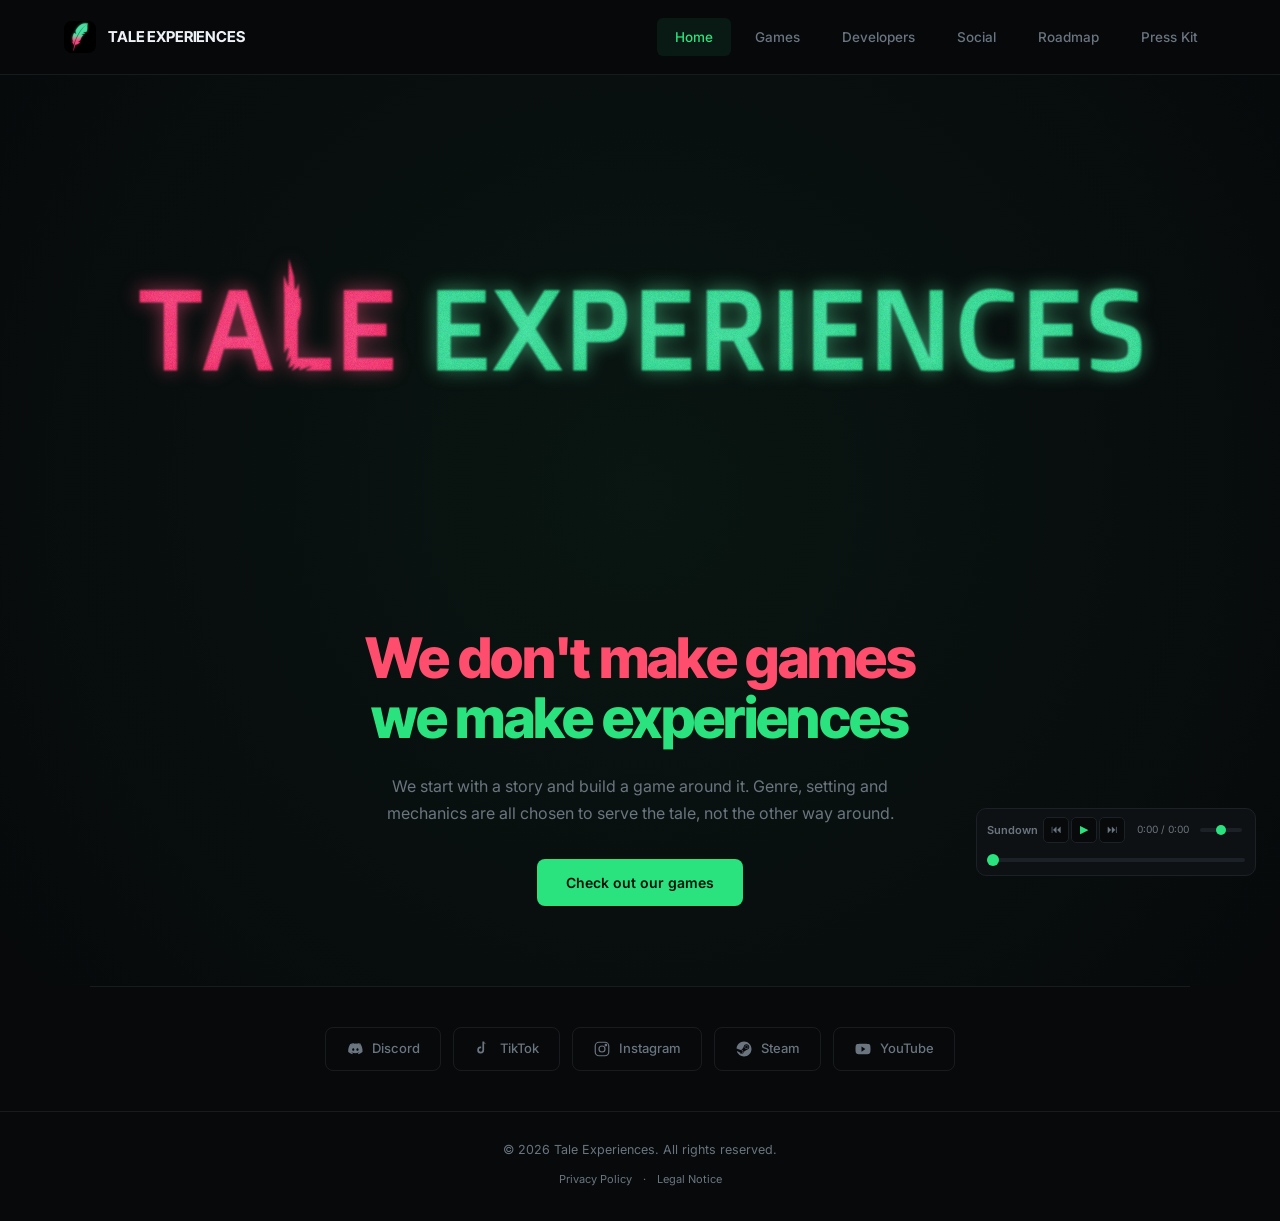
==== index.html @ 6b0e0b2e "Update" ====
<!DOCTYPE html>
<html lang="en">
<head>
<meta charset="UTF-8" />
<meta name="viewport" content="width=device-width, initial-scale=1.0"/>
<title>Tale Experiences | Indie Game Studio</title>
<meta name="description" content="Tale Experiences is a game studio built around telling stories. We make games for the sake of a good tale, whatever form it takes." />
<link rel="icon" type="image/png" href="/Tale%20Experiences%20Mini%20(3).png">
<meta property="og:site_name" content="Tale Experiences">
<meta name="twitter:card" content="summary_large_image">
<meta property="og:title" content="Tale Experiences | Indie Game Studio">
<meta property="og:description" content="Tale Experiences is a game studio built around telling stories. We make games for the sake of a good tale, whatever form it takes.">
<meta property="og:image" content="https://taleexperiences.com/Tale%20Experiences%20Png.png">
<meta property="og:url" content="https://taleexperiences.com/">
<meta name="twitter:title" content="Tale Experiences | Indie Game Studio">
<meta name="twitter:description" content="Tale Experiences is a game studio built around telling stories. We make games for the sake of a good tale, whatever form it takes.">
<meta name="twitter:image" content="https://taleexperiences.com/Tale%20Experiences%20Png.png">
<link rel="preconnect" href="https://fonts.googleapis.com">
<link rel="preconnect" href="https://fonts.gstatic.com" crossorigin>
<link href="https://fonts.googleapis.com/css2?family=Inter:wght@400;500;600;700;800&family=Inter+Tight:wght@500;600;700;800&display=swap" rel="stylesheet">
<link rel="stylesheet" href="/style.css">

<script type="application/ld+json">
{
  "@context":"https://schema.org",
  "@type":"Organization",
  "name":"Tale Experiences",
  "url":"https://taleexperiences.com",
  "logo":"https://taleexperiences.com/Tale%20Experiences%20Png.png",
  "description":"We start with a story and build a game around it.",
  "foundingDate":"2026",
  "address":{"@type":"PostalAddress","addressCountry":"FI"},
  "sameAs":[
    "https://discord.gg/wjqpRnrNYR",
    "https://www.tiktok.com/@taleexperiences",
    "https://www.instagram.com/tale_experiences",
    "https://www.youtube.com/@TaleExperiences",
    "https://store.steampowered.com/app/4680960"
  ]
}
</script>
</head>
<body>

<nav>
  <a class="nav-brand" href="#">
    <img src="/Tale%20Experiences%20Mini%20(3).png" alt="Tale Experiences">
    <span>TALE EXPERIENCES</span>
  </a>
  <div class="nav-links">
    <button class="active" data-tab="home">Home</button>
    <button data-tab="games">Games</button>
    <button data-tab="developers">Developers</button>
    <button data-tab="social">Social</button>
    <a class="nav-press" href="/roadmap/">Roadmap</a>
    <a class="nav-press" href="/press-kit/">Press Kit</a>
  </div>
</nav>

<div id="app-content">

<!-- ============ HOME TAB ============ -->
<div id="tab-home" class="tab-content active">
  <div class="hero">
    <div class="hero-inner">
      <img class="hero-logo fade-in" src="/Tale%20Experiences%20Png.png" alt="Tale Experiences" style="width:1080px;max-width:90vw;height:auto;border-radius:0;box-shadow:none;">
      <h1 class="fade-in fade-in-d1"><span style="color:var(--alert)">We don't make games</span><br><span>we make experiences</span></h1>
      <p class="fade-in fade-in-d2">
        We start with a story and build a game around it. Genre, setting and mechanics are all chosen to serve the tale, not the other way around.
      </p>
      <div class="hero-actions fade-in fade-in-d3">
        <button class="btn btn-primary" onclick="document.querySelector('[data-tab=games]').click()">Check out our games</button>
      </div>
    </div>
  </div>
</div>

<!-- ============ GAMES TAB ============ -->
<div id="tab-games" class="tab-content">
  <section>
    <h2 class="section-title fade-in">Our Games</h2>
    <p class="section-sub fade-in fade-in-d1">Our current and upcoming releases.</p>

    <div class="game-card fade-in fade-in-d2" tabindex="0" role="button" style="cursor:pointer;" onclick="if(event.target.closest('a,button'))return;window.location='/fire-lookout/'" onkeydown="if(event.key==='Enter'||event.key===' ')this.click()">
      <figure>
        <img src="/library_capsule.png" alt="Fire Lookout: Abandoned Post">
      </figure>
      <div class="game-card-body">
        <h3>Fire Lookout: Abandoned Post</h3>
        <div class="tagline">Now Available on Steam</div>
        <p>
          A first-person narrative mystery solving game. You get hired as a fire lookout at Summit Ridge National Park. As you settle in, you can't shake the feeling that something is off. As you begin to act on that feeling, you start to uncover the truth, but at what cost?
        </p>
        <div class="tags">
          <span class="alert">Psychological Horror</span>
          <span class="alert">Mystery Driven</span>
          <span>Story Rich</span>
          <span>Open World</span>
          <span>Choices Matter</span>
          <span>Atmospheric</span>
        </div>
        <div class="actions">
          <a class="btn btn-primary" href="https://store.steampowered.com/app/4680960" target="_blank" rel="noopener">View on Steam</a>
          <a class="btn btn-ghost" href="https://www.youtube.com/watch?v=sXhh7HV_QMg" target="_blank" rel="noopener">Watch Trailer</a>
        </div>
      </div>
    </div>
  </section>
</div>

<!-- ============ DEVELOPERS TAB ============ -->
<div id="tab-developers" class="tab-content">
  <section>
    <h2 class="section-title fade-in">The Team</h2>
    <p class="section-sub fade-in fade-in-d1">The developers behind Tale Experiences.</p>

    <div class="dev-grid">
      <div class="dev-card fade-in fade-in-d2" tabindex="0" role="button" onclick="window.location='/shazie/'" style="cursor:pointer;" onkeydown="if(event.key==='Enter'||event.key===' ')window.location='/shazie/'">
        <div class="dev-avatar"><img src="https://cdn.discordapp.com/avatars/603580332947669025/74ad9ce4232b0df767233a25d0059bfa.png" alt="Shazie"></div>
        <h3>Shazie</h3>
        <div class="dev-realname" data-label="Real name">Benjamin Strand</div>
        <div class="role">Founder & Lead Developer</div>
        <div class="dev-discord">shazie.</div>
      </div>

      <div class="dev-card fade-in fade-in-d3" tabindex="0" role="button" onclick="window.location='/zombigast/'" style="cursor:pointer;" onkeydown="if(event.key==='Enter'||event.key===' ')window.location='/zombigast/'">
        <div class="dev-avatar"><img src="https://cdn.discordapp.com/avatars/429741883581923331/267d2d3f39b5b7efc1aa9e0ccb1e8f99.png" alt="zombigast"></div>
        <h3>zombigast</h3>
        <div class="dev-realname" data-label="Real name">Adrian Thors</div>
        <div class="role">Founder & Lead Developer</div>
        <div class="dev-discord">zombigast</div>
      </div>
    </div>
    <div class="dev-invite">
      <div class="dev-invite-content">
        <img class="dev-invite-logo" src="/Tale%20Experiences%20Mini%20(3).png" alt="Tale Experiences">
        <h3>Interested in Development?</h3>
        <p>Want to help shape what comes next? Join our development Discord. Talk game design, share ideas, contribute to projects, and work alongside the team. Whether you code, make art, write music, or just have good ideas, there's a place for you.</p>
        <a class="btn btn-primary" href="https://discord.gg/pWCSREpXN7" target="_blank" rel="noopener">
          <svg viewBox="0 0 24 24" fill="currentColor"><path d="M20.3 5.3A18 18 0 0 0 15.8 4l-.3.6a13 13 0 0 1 3.9 1.6 14.7 14.7 0 0 0-12.8 0 13 13 0 0 1 4-1.6L10.2 4a18 18 0 0 0-4.5 1.4C3.4 9 2.7 12.6 3 16.1A18.4 18.4 0 0 0 8.4 19l.7-1.2a11.6 11.6 0 0 1-1.8-.9c.2-.1.3-.2.5-.3a13 13 0 0 0 9.4 0l.5.3c-.6.4-1.2.6-1.8.9l.7 1.2a18.4 18.4 0 0 0 5.4-2.9c.4-4.3-.7-7.8-2.7-10.8zM9.7 14.3c-.8 0-1.5-.8-1.5-1.7s.7-1.7 1.5-1.7 1.5.8 1.5 1.7-.6 1.7-1.5 1.7zm5.6 0c-.8 0-1.5-.8-1.5-1.7s.7-1.7 1.5-1.7 1.5.8 1.5 1.7-.6 1.7-1.5 1.7z"/></svg>
          Join the Dev Discord
        </a>
      </div>
    </div>
  </section>
</div>

<!-- ============ SOCIAL TAB ============ -->
<div id="tab-social" class="tab-content">

  <section>
    <h2 class="section-title fade-in">Instagram</h2>
    <p class="section-sub fade-in fade-in-d1">Our latest posts.</p>
    <div class="elfsight-app-c8b77300-50a0-4ab0-bada-129f289bf85d" data-elfsight-app-lazy></div>
  </section>

  <section>
    <h2 class="section-title fade-in">TikTok</h2>
    <p class="section-sub fade-in fade-in-d1">Our latest TikToks.</p>
    <div class="elfsight-app-6d884765-c8dd-4669-852e-1c073f08b178" data-elfsight-app-lazy></div>
  </section>

  <section>
    <h2 class="section-title fade-in">YouTube</h2>
    <p class="section-sub fade-in fade-in-d1">Our latest videos.</p>
    <div class="elfsight-app-ee52f1e6-ec6e-4782-8294-ae5bd0a3d191" data-elfsight-app-lazy></div>
  </section>

  <section>
    <h2 class="section-title fade-in">X (Twitter)</h2>
    <p class="section-sub fade-in fade-in-d1">Our latest posts.</p>
    <div class="elfsight-app-52de4fed-90a6-4607-8ea3-0623ef181674" data-elfsight-app-lazy></div>
  </section>

  <section>
    <h2 class="section-title fade-in">Reddit</h2>
    <p class="section-sub fade-in fade-in-d1">Recent posts from r/FireLookoutGame.</p>
    <div class="reddit-grid" id="social-reddit">
      <p style="color:var(--steel-dim);font-size:14px;">Loading...</p>
    </div>
  </section>
</div>

<script>
  /* Reddit via RSS feed (same approach as YouTube) */
  var rdContainer = document.getElementById('social-reddit');
  if (rdContainer) {
    var rdRss = 'https://www.reddit.com/r/FireLookoutGame/.rss';
    var rdProxy = 'https://api.allorigins.win/raw?url=' + encodeURIComponent(rdRss);
    fetch(rdProxy).then(function(r){
      if (!r.ok) throw new Error('Failed');
      return r.text();
    }).then(function(xmlText){
      var parser = new DOMParser();
      var xml = parser.parseFromString(xmlText, 'text/xml');
      var entries = xml.querySelectorAll('entry');
      var html = '';
      var count = 0;
      entries.forEach(function(entry){
        if (count >= 5) return;
        count++;
        var title = entry.querySelector('title').textContent;
        var linkEl = entry.querySelector('link[rel="alternate"]');
        var link = linkEl ? linkEl.getAttribute('href') : 'https://reddit.com/r/FireLookoutGame/';
        var pubEl = entry.querySelector('published');
        var date = pubEl ? pubEl.textContent.slice(0, 10) : '';
        var content = entry.querySelector('content') || entry.querySelector('summary');
        var thumbSrc = '';
        if (content) {
          var thumbMatch = content.textContent.match(/<img[^>]+src=["']([^"']+)["']/);
          if (thumbMatch) thumbSrc = thumbMatch[1];
        }
        var thumbHtml = thumbSrc ? '<div class="reddit-thumb"><img src="' + thumbSrc + '" alt="" loading="lazy"></div>' : '';
        html += '<a class="reddit-card" href="' + link + '" target="_blank" rel="noopener">' +
          thumbHtml +
          '<div class="reddit-info"><div class="reddit-title">' + title + '</div>' +
          '<div class="reddit-meta">' + date + '</div></div></a>';
      });
      rdContainer.innerHTML = html || '<p style="color:var(--steel-dim);font-size:14px;">No posts found.</p>';
    }).catch(function(){
      rdContainer.innerHTML = '<p style="color:var(--steel-dim);font-size:14px;">Could not load Reddit posts. <a href="https://reddit.com/r/FireLookoutGame/" target="_blank" rel="noopener" style="color:var(--green);">Visit r/FireLookoutGame.</a></p>';
    });
  }

  /* Load Elfsight platform for SPA compatibility */
  (function(){
    var apps = document.querySelectorAll('[class*="elfsight-app-"]');
    if (apps.length) {
      var s = document.createElement('script');
      s.src = 'https://elfsightcdn.com/platform.js';
      s.async = true;
      document.head.appendChild(s);
    }
  })();
</script>

</div>

<!-- SOCIALS BAR -->
<div class="socials-bar">
  <a href="https://discord.gg/wjqpRnrNYR" target="_blank" rel="noopener">
    <svg viewBox="0 0 24 24" fill="currentColor"><path d="M20.3 5.3A18 18 0 0 0 15.8 4l-.3.6a13 13 0 0 1 3.9 1.6 14.7 14.7 0 0 0-12.8 0 13 13 0 0 1 4-1.6L10.2 4a18 18 0 0 0-4.5 1.4C3.4 9 2.7 12.6 3 16.1A18.4 18.4 0 0 0 8.4 19l.7-1.2a11.6 11.6 0 0 1-1.8-.9c.2-.1.3-.2.5-.3a13 13 0 0 0 9.4 0l.5.3c-.6.4-1.2.6-1.8.9l.7 1.2a18.4 18.4 0 0 0 5.4-2.9c.4-4.3-.7-7.8-2.7-10.8zM9.7 14.3c-.8 0-1.5-.8-1.5-1.7s.7-1.7 1.5-1.7 1.5.8 1.5 1.7-.6 1.7-1.5 1.7zm5.6 0c-.8 0-1.5-.8-1.5-1.7s.7-1.7 1.5-1.7 1.5.8 1.5 1.7-.6 1.7-1.5 1.7z"/></svg>
    Discord
  </a>
  <a href="https://www.tiktok.com/@taleexperiences" target="_blank" rel="noopener">
    <svg viewBox="0 0 24 24" fill="currentColor"><path d="M16.6 5.8a4.3 4.3 0 0 1-3.1-1.4v8.9a4.6 4.6 0 1 1-3.9-4.5v2.3a2.3 2.3 0 1 0 1.6 2.2V2h2.3a4.3 4.3 0 0 0 3.1 3.6z"/></svg>
    TikTok
  </a>
  <a href="https://www.instagram.com/tale_experiences" target="_blank" rel="noopener">
    <svg viewBox="0 0 24 24" fill="none" stroke="currentColor" stroke-width="1.6"><rect x="3" y="3" width="18" height="18" rx="5"/><circle cx="12" cy="12" r="4"/><circle cx="17.2" cy="6.8" r="1"/></svg>
    Instagram
  </a>
  <a href="https://store.steampowered.com/app/4680960" target="_blank" rel="noopener">
    <svg viewBox="0 0 24 24" fill="currentColor" xmlns="http://www.w3.org/2000/svg"><path d="M12.0052 2C6.75435 2 2.44852 6.05 2.04102 11.1975L7.40102 13.4125C7.85518 13.1033 8.40352 12.9208 8.99435 12.9208C9.04685 12.9208 9.09852 12.9242 9.15102 12.9258L11.5352 9.47417V9.425C11.5352 7.34583 13.2252 5.655 15.3052 5.655C17.3835 5.655 19.0752 7.3475 19.0752 9.4275C19.0752 11.5075 17.3835 13.1983 15.3052 13.1983H15.2177L11.821 15.6242C11.821 15.6675 11.8243 15.7117 11.8243 15.7567C11.8243 17.3192 10.5618 18.5867 8.99935 18.5867C7.63685 18.5867 6.48602 17.6092 6.22352 16.3142L2.38602 14.725C3.57435 18.9225 7.42768 22 12.0052 22C17.5277 22 22.0043 17.5225 22.0043 12C22.0043 6.4775 17.5268 2 12.0052 2ZM7.07852 16.6667C7.29685 17.1192 7.67352 17.4992 8.17352 17.7083C9.25435 18.1575 10.501 17.645 10.9502 16.5625C11.1693 16.0375 11.1702 15.4633 10.9543 14.9383C10.7385 14.4133 10.3293 14.0042 9.80685 13.7858C9.28685 13.5692 8.73185 13.5783 8.24185 13.7608L9.51102 14.2858C10.3077 14.6192 10.6852 15.5358 10.3518 16.3317C10.021 17.1292 9.10435 17.5067 8.30685 17.175L7.07852 16.6667ZM17.8185 9.4225C17.8185 8.0375 16.691 6.91 15.306 6.91C13.9185 6.91 12.7935 8.0375 12.7935 9.4225C12.7935 10.81 13.9185 11.935 15.306 11.935C16.6918 11.935 17.8185 10.81 17.8185 9.4225ZM15.3118 7.53C16.3527 7.53 17.2002 8.375 17.2002 9.41833C17.2002 10.4608 16.3527 11.3058 15.3118 11.3058C14.2677 11.3058 13.4243 10.4608 13.4243 9.41833C13.4243 8.375 14.2685 7.53 15.3118 7.53Z"/></svg>
    Steam
  </a>
  <a href="https://www.youtube.com/@TaleExperiences" target="_blank" rel="noopener">
    <svg viewBox="0 0 24 24" fill="currentColor"><path d="M21.6 7.2a2.6 2.6 0 0 0-1.8-1.8C18.3 5 12 5 12 5s-6.3 0-7.8.4a2.6 2.6 0 0 0-1.8 1.8C2 8.7 2 12 2 12s0 3.3.4 4.8a2.6 2.6 0 0 0 1.8 1.8c1.5.4 7.8.4 7.8.4s6.3 0 7.8-.4a2.6 2.6 0 0 0 1.8-1.8C22 15.3 22 12 22 12s0-3.3-.4-4.8z"/><path d="M10 15.5V8.5l5.2 3.5z" fill="#07090b"/></svg>
    YouTube
  </a>
</div>

<footer>
  <div>&copy; 2026 Tale Experiences. All rights reserved.</div>
  <div style="margin-top:10px; font-size:11px;">
    <a href="/privacy/" style="color:var(--steel-dim);">Privacy Policy</a>
    <span style="margin:0 8px; color:var(--steel-dim);">&middot;</span>
    <a href="/legal/" style="color:var(--steel-dim);">Legal Notice</a>
  </div>
</footer>

<script>
  const tabs = document.querySelectorAll('[data-tab]');
  const contents = {
    home: document.getElementById('tab-home'),
    games: document.getElementById('tab-games'),
    developers: document.getElementById('tab-developers'),
    social: document.getElementById('tab-social')
  };

  function switchTab(name) {
    tabs.forEach(b => b.classList.remove('active'));
    document.querySelector(`[data-tab="${name}"]`).classList.add('active');
    Object.values(contents).forEach(c => c.classList.remove('active'));
    contents[name].classList.add('active');
  }

  tabs.forEach(btn => {
    btn.addEventListener('click', () => {
      switchTab(btn.dataset.tab);
      window.scrollTo({ top: 0, behavior: 'smooth' });
    });
  });

  if (window.location.hash === '#games') switchTab('games');
  if (window.location.hash === '#developers') switchTab('developers');
  if (window.location.hash === '#social') switchTab('social');
</script>

<script src="/script.js"></script>
</body>
</html>
---- style.css ----
:root{
  --bg:#07090b;
  --panel:#0e1114;
  --panel-edge:#1c2127;
  --steel:#bcc6d0;
  --steel-dim:#6a7580;
  --ink:#edf0f4;
  --green:#2be37e;
  --green-dim:#1dbd67;
  --green-glow:rgba(43,227,126,0.15);
  --alert:#ff4d6d;
  --alert-dim:#e03050;
  --alert-glow:rgba(255,77,109,0.12);
  --line:rgba(188,198,208,0.1);
}
*{box-sizing:border-box; margin:0; padding:0;}
html{scroll-behavior:smooth;}
body{
  background:var(--bg);
  color:var(--steel);
  font-family:'Inter', -apple-system, sans-serif;
  font-weight:400;
  line-height:1.65;
  -webkit-font-smoothing:antialiased;
}
::selection{background:var(--green); color:#04130b;}
a{color:inherit; text-decoration:none;}

nav{
  position:fixed; top:0; left:0; right:0; z-index:50;
  display:flex; justify-content:space-between; align-items:center;
  padding:18px 5vw;
  background:rgba(7,9,11,0.88);
  backdrop-filter:blur(10px);
  border-bottom:1px solid var(--line);
}
.nav-brand{
  display:flex; align-items:center; gap:12px;
  text-decoration:none;
}
.nav-brand img{
  height:32px; width:32px;
  border-radius:8px;
  object-fit:cover;
  display:block;
}
.nav-brand span{
  font-family:'Inter Tight', sans-serif;
  font-weight:700;
  font-size:15px;
  letter-spacing:-0.01em;
  color:var(--ink);
}
.nav-back{
  display:flex; align-items:center; gap:6px;
  text-decoration:none;
  color:var(--steel-dim);
  font-size:13.5px;
  font-weight:500;
  padding:8px 16px;
  border-radius:6px;
  transition:all .2s;
}
.nav-back:hover{color:var(--green); background:rgba(43,227,126,0.08);}

.socials-bar{
  display:flex;
  flex-wrap:wrap;
  justify-content:center;
  gap:12px;
  padding:40px 5vw;
  border-top:1px solid var(--line);
  max-width:1100px;
  margin:0 auto;
  width:100%;
}
.socials-bar a{
  display:flex;
  align-items:center;
  gap:8px;
  padding:10px 20px;
  border-radius:8px;
  border:1px solid var(--line);
  text-decoration:none;
  font-size:13px;
  font-weight:500;
  color:var(--steel-dim);
  transition:all .25s;
}
.socials-bar a:hover{
  color:var(--green);
  border-color:var(--green-dim);
  background:rgba(43,227,126,0.04);
  transform:translateY(-2px);
}
.socials-bar svg{width:18px; height:18px; flex-shrink:0;}

footer{
  padding:28px 5vw 32px;
  text-align:center;
  border-top:1px solid var(--line);
  font-size:12.5px;
  color:var(--steel-dim);
}

.fade-in{
  opacity:0; transform:translateY(16px);
  animation:riseIn .7s ease forwards;
}
@keyframes riseIn{to{opacity:1; transform:translateY(0);}}
.fade-in-d1{animation-delay:.1s;}
.fade-in-d2{animation-delay:.2s;}
.fade-in-d3{animation-delay:.3s;}
.fade-in-d4{animation-delay:.4s;}

.tab-content{display:none;}
.tab-content.active{display:block;}

@media (max-width:640px){
  .nav-brand span{display:none;}
  .socials-bar a{padding:12px 16px; min-height:44px;}
}
@media (prefers-reduced-motion:reduce){
  .fade-in{animation:none; opacity:1; transform:none;}
}

/* ===== MUSIC PLAYER ===== */
#te-player{
  position:fixed; bottom:24px; right:24px; z-index:999;
  width:280px;
  background:var(--panel);
  border:1px solid var(--panel-edge);
  border-radius:10px;
  padding:8px 10px 6px;
  user-select:none;
  transition:border-color .25s;
}
#te-player:hover{border-color:var(--green);}
#te-player .te-row{display:flex;align-items:center;gap:5px;}
#te-player .te-label{
  font-size:11px;font-weight:600;color:var(--steel-dim);
  white-space:nowrap;flex-shrink:0;min-width:50px;
}
#te-player .te-ctrls{display:flex;gap:2px;flex-shrink:0;}
#te-player .te-ctrls button{
  width:26px;height:26px;border-radius:5px;
  background:var(--bg);border:1px solid var(--panel-edge);
  color:var(--steel-dim);cursor:pointer;
  font-size:11px;display:flex;align-items:center;justify-content:center;
  transition:all .2s;padding:0;line-height:1;
}
#te-player .te-ctrls button:hover{border-color:var(--green);color:var(--green);}
#te-player .te-ctrls .te-play{color:var(--green);}
#te-player .te-ctrls .te-play:hover{background:rgba(43,227,126,0.1);}
#te-player .te-time{
  font-size:10px;color:var(--steel-dim);font-variant-numeric:tabular-nums;
  white-space:nowrap;flex-shrink:0;min-width:65px;text-align:center;
}
#te-player .te-vol{
  -webkit-appearance:none;appearance:none;
  width:42px;height:4px;border-radius:2px;
  background:var(--panel-edge);outline:none;cursor:pointer;flex-shrink:0;
}
#te-player .te-vol::-webkit-slider-thumb{
  -webkit-appearance:none;appearance:none;
  width:10px;height:10px;border-radius:50%;
  background:var(--green);cursor:pointer;
}
#te-player .te-vol::-moz-range-thumb{
  width:10px;height:10px;border-radius:50%;
  background:var(--green);cursor:pointer;border:none;
}
#te-player .te-seek{
  -webkit-appearance:none;appearance:none;
  width:100%;height:4px;border-radius:2px;
  background:var(--panel-edge);outline:none;cursor:pointer;
  margin-top:6px;
}
#te-player .te-seek::-webkit-slider-runnable-track{height:4px;border-radius:2px;}
#te-player .te-seek::-webkit-slider-thumb{
  -webkit-appearance:none;appearance:none;
  width:12px;height:12px;border-radius:50%;
  background:var(--green);cursor:pointer;
  margin-top:-4px;
}
#te-player .te-seek::-moz-range-track{height:4px;border-radius:2px;background:var(--panel-edge);border:none;}
#te-player .te-seek::-moz-range-thumb{
  width:12px;height:12px;border-radius:50%;
  background:var(--green);cursor:pointer;border:none;
}
#te-player .te-seek::-moz-range-progress{height:4px;border-radius:2px;background:var(--green);}
@media (max-width:640px){
  #te-player{width:240px;bottom:16px;right:16px;padding:6px 8px 5px;}
  #te-player .te-vol{width:32px;}
}

  .nav-links{display:flex; gap:6px; font-size:13.5px; font-weight:500;}
  .nav-links button{
    background:transparent;
    border:none;
    color:var(--steel-dim);
    padding:8px 18px;
    cursor:pointer;
    font-family:'Inter', sans-serif;
    font-size:13.5px;
    font-weight:500;
    border-radius:6px;
    transition:all .2s;
    position:relative;
  }
  .nav-links button:hover{color:var(--steel); background:rgba(255,255,255,0.03);}
  .nav-links button.active{color:var(--green); background:rgba(43,227,126,0.08);}
  .nav-press{
    color:var(--steel-dim);
    text-decoration:none;
    font-size:13.5px;
    font-weight:500;
    padding:8px 18px;
    border-radius:6px;
    transition:all .2s;
    white-space:nowrap;
  }
  .nav-press:hover{color:var(--steel); background:rgba(255,255,255,0.03);}
  @media (max-width:768px){
    .nav-links{font-size:12.5px;}
    .nav-links button, .nav-press{padding:6px 10px; font-size:12px;}
    .hero-logo{max-width:70vw !important;}
  }
  @media (max-width:480px){
    .nav-links button, .nav-press{padding:6px 8px; font-size:11px;}
    .nav-links{gap:3px;}
  }

  main{
    flex:1;
    padding-top:80px;
  }
  .hero{
    min-height:calc(100vh - 80px);
    display:flex;
    align-items:center;
    justify-content:center;
    text-align:center;
    padding:60px 5vw 80px;
    position:relative;
    overflow:hidden;
  }
  .hero::before{
    content:'';
    position:absolute;
    top:-50%;
    left:-50%;
    width:200%;
    height:200%;
    background:radial-gradient(circle at 50% 50%, var(--green-glow) 0%, transparent 50%);
    opacity:0.4;
    pointer-events:none;
  }
  .hero-inner{
    position:relative;
    max-width:1120px;
  }
  .hero-logo{
    width:140px;
    height:140px;
    border-radius:24px;
    object-fit:cover;
    margin:0 auto 28px;
    display:block;
    box-shadow:0 0 60px var(--green-glow);
  }
  .hero h1{
    font-family:'Inter Tight', sans-serif;
    font-size:clamp(32px, 5vw, 56px);
    font-weight:800;
    letter-spacing:-0.03em;
    line-height:1.08;
    color:var(--ink);
  }
  .hero h1 span{color:var(--green);}
  .hero .slogan{
    font-family:'Inter Tight', sans-serif;
    font-size:clamp(18px, 2.2vw, 26px);
    font-weight:600;
    color:var(--green);
    margin-top:12px;
    letter-spacing:-0.01em;
  }
  .hero-actions{margin-top:32px;}
  .hero-actions .btn{font-size:14px; padding:14px 28px;}
  .hero p{
    margin-top:24px;
    font-size:16px;
    color:var(--steel-dim);
    max-width:560px;
    margin-left:auto;
    margin-right:auto;
    line-height:1.7;
  }

  section{
    padding:80px 5vw;
    max-width:1100px;
    margin:0 auto;
    width:100%;
  }
  .section-title{
    font-family:'Inter Tight', sans-serif;
    font-size:clamp(24px, 2.8vw, 34px);
    font-weight:700;
    letter-spacing:-0.02em;
    color:var(--ink);
    margin-bottom:8px;
  }
  .section-sub{
    font-size:15px;
    color:var(--steel-dim);
    margin-bottom:48px;
  }

  .game-card{
    display:grid;
    grid-template-columns:300px 1fr;
    gap:36px;
    background:var(--panel);
    border:1px solid var(--panel-edge);
    border-radius:16px;
    overflow:hidden;
    transition:border-color .3s, box-shadow .3s;
  }
  .game-card:hover{
    border-color:var(--green);
    box-shadow:0 0 40px var(--green-glow);
  }
  .game-card figure{
    margin:0;
    overflow:hidden;
    position:relative;
  }
  .game-card figure img{
    width:100%;
    height:100%;
    object-fit:cover;
    display:block;
    transition:transform .4s;
  }
  .game-card:hover figure img{transform:scale(1.04);}
  .game-card-body{padding:32px 32px 32px 0;}
  .game-card-body h3{
    font-family:'Inter Tight', sans-serif;
    font-size:22px;
    font-weight:700;
    color:var(--ink);
    letter-spacing:-0.02em;
  }
  .game-card-body .tagline{
    font-size:13.5px;
    color:var(--green);
    font-weight:500;
    margin-top:4px;
  }
  .game-card-body p{
    font-size:14.5px;
    color:var(--steel-dim);
    margin-top:16px;
    line-height:1.7;
  }
  .game-card-body .tags{
    display:flex;
    flex-wrap:wrap;
    gap:6px;
    margin-top:18px;
  }
  .game-card-body .tags span{
    font-size:11.5px;
    font-weight:500;
    padding:5px 12px;
    border-radius:5px;
    border:1px solid var(--line);
    color:var(--steel);
    background:rgba(255,255,255,0.02);
  }
  .game-card-body .tags .alert{
    color:var(--alert);
    border-color:rgba(255,77,109,0.25);
    background:rgba(255,77,109,0.06);
  }
  .game-card-body .actions{
    display:flex;
    gap:10px;
    margin-top:24px;
    flex-wrap:wrap;
  }

  .btn{
    display:inline-flex;
    align-items:center;
    gap:8px;
    padding:12px 22px;
    text-decoration:none;
    font-size:13.5px;
    font-weight:600;
    border-radius:8px;
    transition:all .25s;
    border:1px solid transparent;
    cursor:pointer;
    font-family:'Inter', sans-serif;
  }
  .btn-primary{
    background:var(--green);
    color:#04130b;
  }
  .btn-primary:hover{
    background:#53eca0;
    transform:translateY(-2px);
    box-shadow:0 8px 28px -6px rgba(43,227,126,0.5);
  }
  .btn-ghost{
    background:rgba(255,255,255,0.03);
    color:var(--ink);
    border-color:var(--line);
  }
  .btn-ghost:hover{
    border-color:var(--steel-dim);
    background:rgba(255,255,255,0.07);
    transform:translateY(-2px);
  }
  .btn-alert{
    background:var(--alert);
    color:#0b0205;
  }
  .btn-alert:hover{
    background:#ff708a;
    transform:translateY(-2px);
    box-shadow:0 8px 28px -6px rgba(255,77,109,0.5);
  }

  @media (max-width:800px){
    .game-card{grid-template-columns:1fr;}
    .game-card figure{max-height:240px;}
    .game-card-body{padding:24px;}
  }

  .dev-grid{
    display:grid;
    grid-template-columns:1fr 1fr;
    gap:24px;
  }
  @media (max-width:640px){.dev-grid{grid-template-columns:1fr;}}

  .dev-card{
    background:var(--panel);
    border:1px solid var(--panel-edge);
    border-radius:16px;
    padding:36px 32px;
    text-align:center;
    transition:border-color .3s, box-shadow .3s;
  }
  .dev-card:hover{
    border-color:var(--green);
    box-shadow:0 0 40px var(--green-glow);
  }
  .dev-avatar{
    width:100px;
    height:100px;
    border-radius:50%;
    margin:0 auto 18px;
    display:flex;
    align-items:center;
    justify-content:center;
    font-family:'Inter Tight', sans-serif;
    font-size:36px;
    font-weight:700;
    color:var(--ink);
    border:2px solid var(--panel-edge);
    transition:border-color .3s, box-shadow .3s, transform .3s;
    overflow:hidden;
  }
  .dev-card:hover .dev-avatar{
    border-color:var(--green);
    box-shadow:0 0 30px var(--green-glow);
  }
  .dev-card:hover{
    border-color:var(--green-dim);
    box-shadow:0 8px 30px -8px rgba(0,0,0,0.4);
    transform:translateY(-3px);
  }
  .dev-avatar img{
    width:100%;
    height:100%;
    object-fit:cover;
    display:block;
  }
  .dev-card h3{
    font-family:'Inter Tight', sans-serif;
    font-size:20px;
    font-weight:700;
    color:var(--ink);
    margin-bottom:2px;
  }
  .dev-discord{
    font-size:12px;
    color:var(--steel-dim);
    margin-top:8px;
    display:flex;
    align-items:center;
    justify-content:center;
    gap:5px;
  }
  .dev-discord::before{
    content:'';
    width:12px;height:12px;
    background:url("data:image/svg+xml,%3Csvg viewBox='0 0 24 24' fill='%235865F2' xmlns='http://www.w3.org/2000/svg'%3E%3Cpath d='M20.3 5.3A18 18 0 0 0 15.8 4l-.3.6a13 13 0 0 1 3.9 1.6 14.7 14.7 0 0 0-12.8 0 13 13 0 0 1 4-1.6L10.2 4a18 18 0 0 0-4.5 1.4C3.4 9 2.7 12.6 3 16.1A18.4 18.4 0 0 0 8.4 19l.7-1.2a11.6 11.6 0 0 1-1.8-.9c.2-.1.3-.2.5-.3a13 13 0 0 0 9.4 0l.5.3c-.6.4-1.2.6-1.8.9l.7 1.2a18.4 18.4 0 0 0 5.4-2.9c.4-4.3-.7-7.8-2.7-10.8zM9.7 14.3c-.8 0-1.5-.8-1.5-1.7s.7-1.7 1.5-1.7 1.5.8 1.5 1.7-.6 1.7-1.5 1.7zm5.6 0c-.8 0-1.5-.8-1.5-1.7s.7-1.7 1.5-1.7 1.5.8 1.5 1.7-.6 1.7-1.5 1.7z'/%3E%3C/svg%3E") center/contain no-repeat;
    display:inline-block;
    opacity:0.6;
  }
  .dev-realname{
    font-size:12.5px;
    color:var(--steel-dim);
    margin-bottom:6px;
    position:relative;
    display:inline-block;
    cursor:default;
  }
  .dev-realname::before{
    content:attr(data-label);
    position:absolute;
    bottom:100%;
    left:50%;
    transform:translateX(-50%) translateY(4px);
    font-size:10px;
    font-weight:600;
    color:var(--green);
    letter-spacing:.06em;
    text-transform:uppercase;
    white-space:nowrap;
    opacity:0;
    transition:all .2s ease;
    pointer-events:none;
    background:var(--panel);
    padding:3px 8px;
    border-radius:4px;
    border:1px solid var(--panel-edge);
  }
  .dev-realname:hover::before{
    opacity:1;
    transform:translateX(-50%) translateY(-2px);
  }
  .dev-card .role{
    font-size:13px;
    color:var(--green);
    font-weight:500;
    margin-top:4px;
  }
  .dev-card .bio{
    font-size:14px;
    color:var(--steel-dim);
    margin-top:14px;
    line-height:1.6;
  }
  .dev-invite{
    margin-top:48px;
    border-top:1px solid var(--line);
    padding-top:48px;
    text-align:center;
  }
  .dev-invite-content{
    max-width:520px;
    margin:0 auto;
    padding:36px 28px;
    border:1px solid var(--panel-edge);
    border-radius:14px;
    background:var(--panel);
  }
  .dev-invite-logo{
    width:48px; height:48px;
    border-radius:12px;
    margin-bottom:14px;
    display:block;
    margin-left:auto;
    margin-right:auto;
  }
  .dev-invite-content h3{
    font-family:'Inter Tight', sans-serif;
    font-size:20px;
    font-weight:700;
    color:var(--ink);
    margin-bottom:10px;
  }
  .dev-invite-content p{
    font-size:14px;
    color:var(--steel-dim);
    margin-bottom:22px;
    line-height:1.65;
  }
  .dev-invite-content .btn{
    font-size:14px;
    padding:13px 28px;
    display:inline-flex;
    align-items:center;
    gap:8px;
  }
  .dev-invite-content .btn svg{
    width:18px;
    height:18px;
  }
  .reddit-grid{
    display:flex;
    flex-direction:column;
    gap:10px;
  }
  .reddit-card{
    display:flex;
    gap:16px;
    padding:16px 20px;
    background:var(--panel);
    border:1px solid var(--panel-edge);
    border-radius:12px;
    text-decoration:none;
    color:inherit;
    align-items:center;
    transition:all .2s;
  }
  .reddit-card:hover{
    border-color:var(--green);
    transform:translateY(-1px);
  }
  .reddit-thumb{
    flex-shrink:0;
    width:64px;
    height:64px;
    border-radius:8px;
    overflow:hidden;
    background:var(--panel-edge);
  }
  .reddit-thumb img{
    width:100%;
    height:100%;
    object-fit:cover;
    display:block;
  }
  .reddit-info{
    flex:1;
    min-width:0;
  }
  .reddit-title{
    font-size:14px;
    font-weight:600;
    color:var(--ink);
    line-height:1.4;
    display:-webkit-box;
    -webkit-line-clamp:2;
    -webkit-box-orient:vertical;
    overflow:hidden;
  }
  .reddit-meta{
    font-size:12px;
    color:var(--steel-dim);
    margin-top:4px;
  }
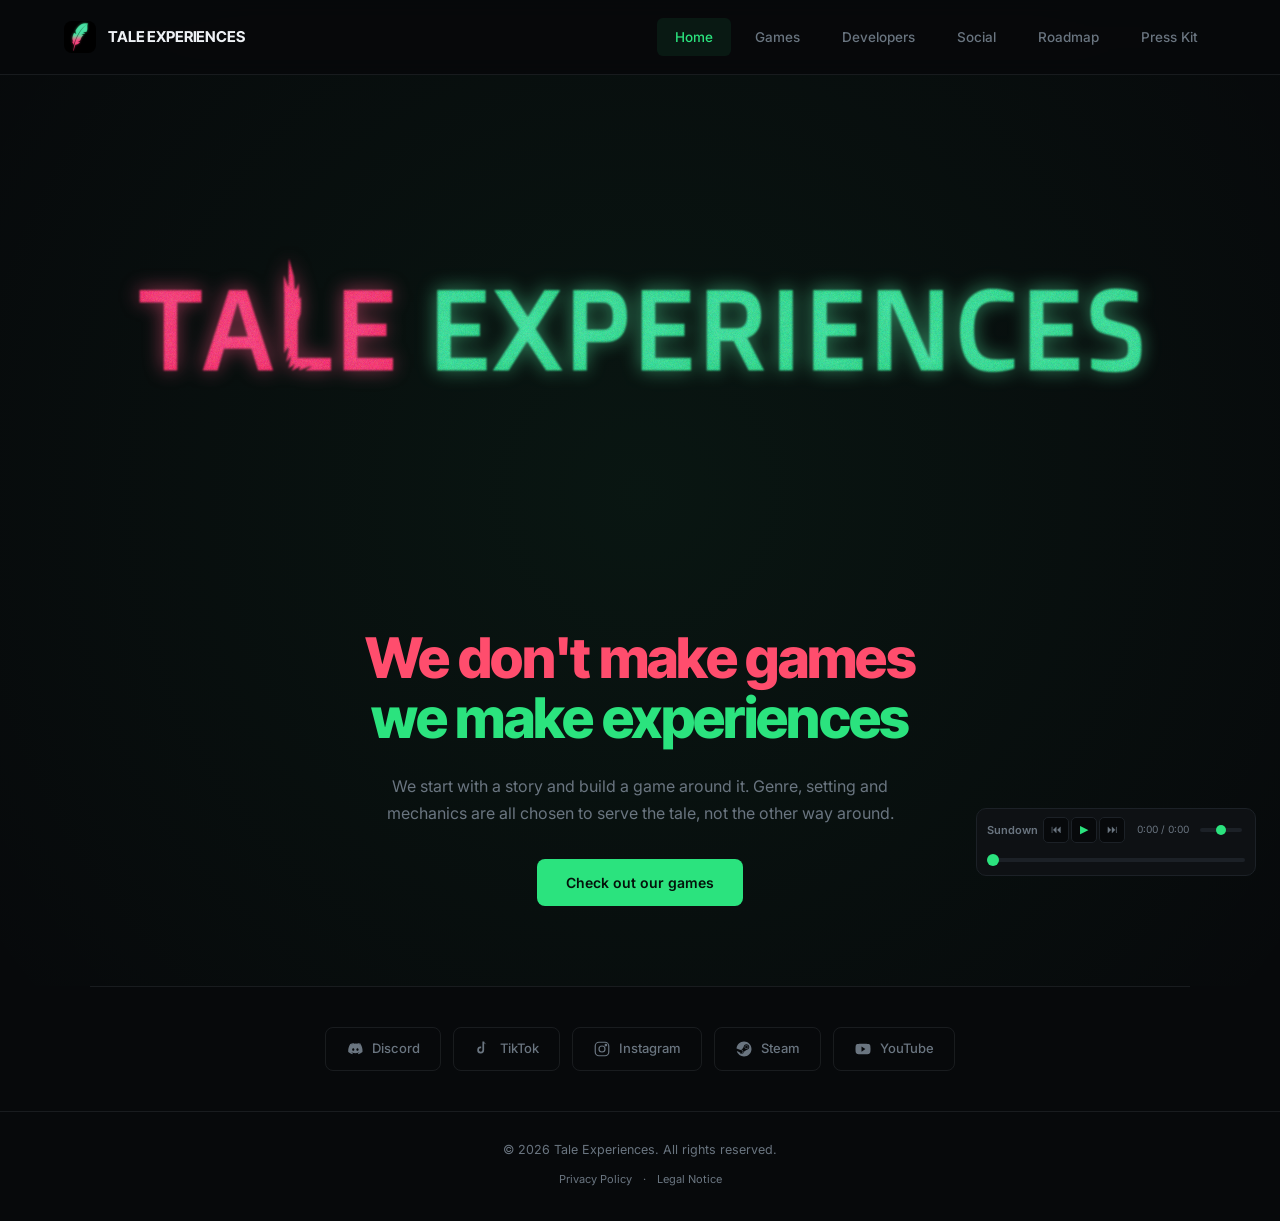
==== commit 73543206: "Update" ====
--- a/index.html
+++ b/index.html
@@ -129,6 +129,14 @@
         <div class="dev-realname" data-label="Real name">Adrian Thors</div>
         <div class="role">Founder & Lead Developer</div>
         <div class="dev-discord">zombigast</div>
+      </div>
+
+      <div class="dev-card fade-in fade-in-d4" tabindex="0" role="button" onclick="window.location='/gili/'" style="cursor:pointer;" onkeydown="if(event.key==='Enter'||event.key===' ')window.location='/gili/'">
+        <div class="dev-avatar"><img src="/Gili.jpg" alt="Gili"></div>
+        <h3>Gili</h3>
+        <div class="dev-realname" data-label="Real name">Natanel Strand</div>
+        <div class="role">Community Manager</div>
+        <div class="dev-discord">its_gili</div>
       </div>
     </div>
     <div class="dev-invite">
